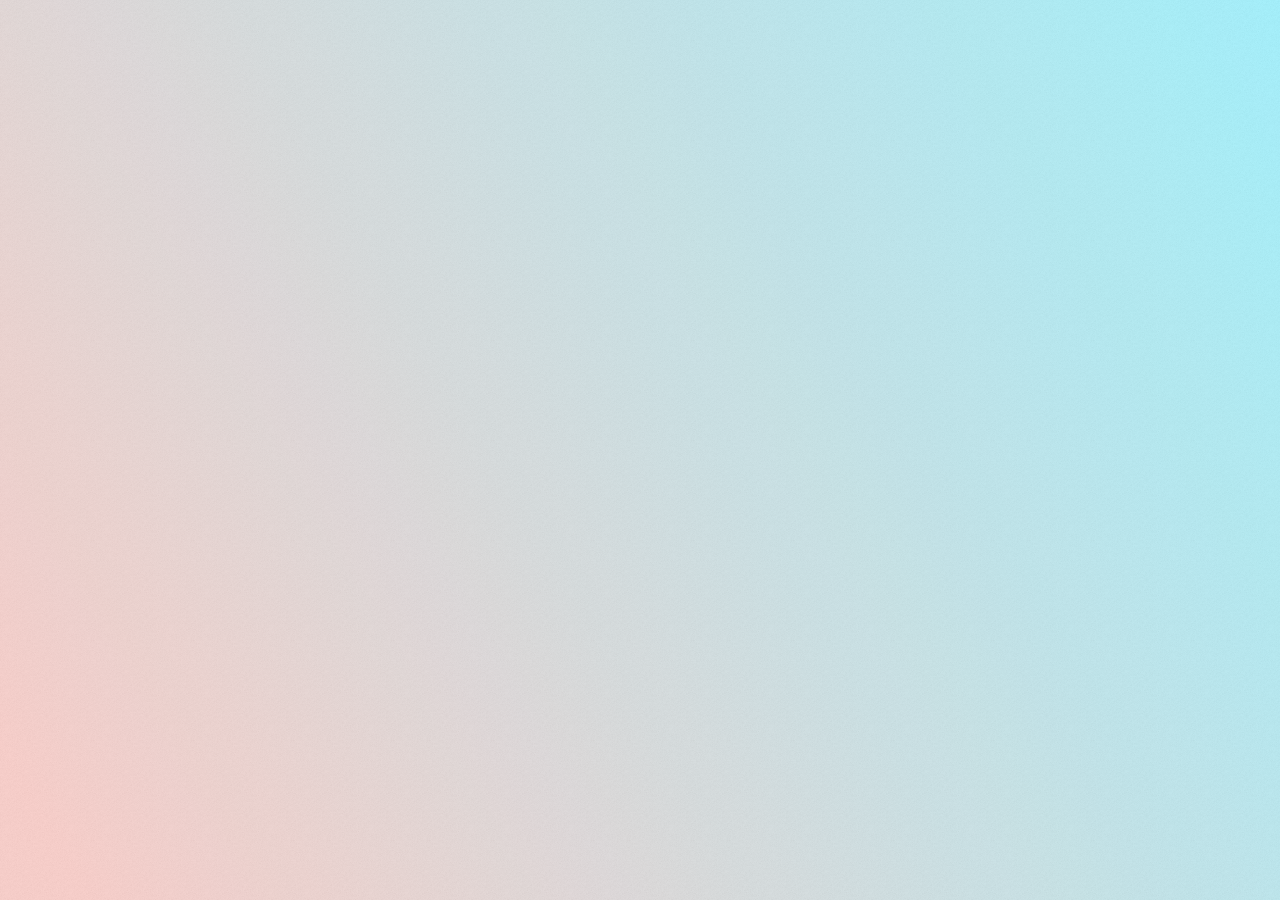
==== login.html @ 96c2d362 "update" ====
<!DOCTYPE HTML>
<!--
	Identity by HTML5 UP
	html5up.net | @ajlkn
	Free for personal and commercial use under the CCA 3.0 license (html5up.net/license)
-->
<html lang="zh-CN">

<head>
    <title>执着小丘の小屋</title>
    <meta charset="utf-8" />
    <meta name="viewport" content="width=device-width, initial-scale=1, user-scalable=no" />
    <link rel="javascript" href="assets/js/login.js" />
    <link rel="stylesheet" href="assets/css/main.css" />
    <noscript>
        <link rel="stylesheet" href="assets/css/noscript.css" /></noscript>
</head>

<body class="is-preload">

    <!-- Wrapper -->
    <div id="wrapper">

        <!-- Main -->
        <section id="main">
            <header>
                <span class="avatar"><img src="images/avatar.jpg" alt="" /></span>
                <h1>执着小丘</h1>
                <p>20级邮工6班</p>
            </header>

            <hr />
            <h2>登录界面</h2>
            <form method="post" action="#">
                <div class="fields">
                    <div class="field">
                        <input type="text" name="username" id="username" placeholder="用户名" />
                    </div>
                    <div class="field">
                        <input type="password" name="password" id="ppassword" placeholder="密码" />
                    </div>
                </div>
                <ul class="actions special">
                    <li><input type="button" class="button" value="登录" onclick="login()"></li>
                </ul>
            </form>
            <hr />

            <footer>
                <ul class="icons">
                    <li><a href="javascript:void(0);" class="icon brands fa-qq">QQ</a></li>
                    <li><a href="javascript:void(0);" class="icon brands fa-weixin">微信</a></li>
                    <li><a href="https://github.com/zhizhuoxiaoqiu" class="icon brands fa-github">GitHub</a></li>
                </ul>
            </footer>
        </section>

    </div>

    <!-- Scripts -->
    <script>

    </script>

</body>

</html>
---- assets/css/main.css ----
@import url(fontawesome-all.min.css);
@import url("https://fonts.googleapis.com/css?family=Source+Sans+Pro:300");

/*
	Identity by HTML5 UP
	html5up.net | @ajlkn
	Free for personal and commercial use under the CCA 3.0 license (html5up.net/license)
*/

/* Icon (alt) */

html,
body,
div,
span,
applet,
object,
iframe,
h1,
h2,
h3,
h4,
h5,
h6,
p,
blockquote,
pre,
a,
abbr,
acronym,
address,
big,
cite,
code,
del,
dfn,
em,
img,
ins,
kbd,
q,
s,
samp,
small,
strike,
strong,
sub,
sup,
tt,
var,
b,
u,
i,
center,
dl,
dt,
dd,
ol,
ul,
li,
fieldset,
form,
label,
legend,
table,
caption,
tbody,
tfoot,
thead,
tr,
th,
td,
article,
aside,
canvas,
details,
embed,
figure,
figcaption,
footer,
header,
hgroup,
menu,
nav,
output,
ruby,
section,
summary,
time,
mark,
audio,
video {
	margin: 0;
	padding: 0;
	border: 0;
	font-size: 100%;
	font: inherit;
	vertical-align: baseline;
}

article,
aside,
details,
figcaption,
figure,
footer,
header,
hgroup,
menu,
nav,
section {
	display: block;
}

body {
	line-height: 1;
}

ol,
ul {
	list-style: none;
}

blockquote,
q {
	quotes: none;
}

blockquote:before,
blockquote:after,
q:before,
q:after {
	content: '';
	content: none;
}

table {
	border-collapse: collapse;
	border-spacing: 0;
}

body {
	-webkit-text-size-adjust: none;
}

mark {
	background-color: transparent;
	color: inherit;
}

input::-moz-focus-inner {
	border: 0;
	padding: 0;
}

input,
select,
textarea {
	-moz-appearance: none;
	-webkit-appearance: none;
	-ms-appearance: none;
	appearance: none;
}

/* Basic */

@media screen and (max-width: 480px) {

	html,
	body {
		min-width: 320px;
	}

}

html {
	box-sizing: border-box;
}

*,
*:before,
*:after {
	box-sizing: inherit;
}

body.is-preload *,
body.is-preload *:before,
body.is-preload *:after {
	-moz-animation: none !important;
	-webkit-animation: none !important;
	-ms-animation: none !important;
	animation: none !important;
	-moz-transition: none !important;
	-webkit-transition: none !important;
	-ms-transition: none !important;
	transition: none !important;
}

html {
	height: 100%;
}

body {
	height: 100%;
	background-color: #ffffff;
	background-image: url("images/overlay.png"), -moz-linear-gradient(60deg, rgba(255, 165, 150, 0.5) 5%, rgba(0, 228, 255, 0.35)), url("../../images/bg.jpg");
	background-image: url("images/overlay.png"), -webkit-linear-gradient(60deg, rgba(255, 165, 150, 0.5) 5%, rgba(0, 228, 255, 0.35)), url("../../images/bg.jpg");
	background-image: url("images/overlay.png"), -ms-linear-gradient(60deg, rgba(255, 165, 150, 0.5) 5%, rgba(0, 228, 255, 0.35)), url("../../images/bg.jpg");
	background-image: url("images/overlay.png"), linear-gradient(60deg, rgba(255, 165, 150, 0.5) 5%, rgba(0, 228, 255, 0.35)), url("../../images/bg.jpg");
	background-repeat: repeat, no-repeat, no-repeat;
	background-size: 100px 100px, cover, cover;
	background-position: top left, center center, bottom center;
	background-attachment: fixed, fixed, fixed;
}

body:after {
	content: '';
	display: block;
	position: fixed;
	top: 0;
	left: 0;
	width: 100%;
	height: inherit;
	opacity: 0;
	z-index: 1;
	background-color: #ffffff;
	background-image: url("images/overlay.png"), -moz-linear-gradient(60deg, rgba(255, 165, 150, 0.5) 5%, rgba(0, 228, 255, 0.35));
	background-image: url("images/overlay.png"), -webkit-linear-gradient(60deg, rgba(255, 165, 150, 0.5) 5%, rgba(0, 228, 255, 0.35));
	background-image: url("images/overlay.png"), -ms-linear-gradient(60deg, rgba(255, 165, 150, 0.5) 5%, rgba(0, 228, 255, 0.35));
	background-image: url("images/overlay.png"), linear-gradient(60deg, rgba(255, 165, 150, 0.5) 5%, rgba(0, 228, 255, 0.35));
	background-repeat: repeat, no-repeat;
	background-size: 100px 100px, cover;
	background-position: top left, center center;
	-moz-transition: opacity 1.75s ease-out;
	-webkit-transition: opacity 1.75s ease-out;
	-ms-transition: opacity 1.75s ease-out;
	transition: opacity 1.75s ease-out;
}

body.is-preload:after {
	opacity: 1;
}

/* Type */

body,
input,
select,
textarea {
	color: #414f57;
	font-family: "Source Sans Pro", Helvetica, sans-serif;
	font-size: 14pt;
	font-weight: 300;
	line-height: 2;
	letter-spacing: 0.2em;
}

@media screen and (max-width: 1680px) {

	body,
	input,
	select,
	textarea {
		font-size: 11pt;
	}

}

@media screen and (max-width: 480px) {

	body,
	input,
	select,
	textarea {
		font-size: 10pt;
		line-height: 1.75;
	}

}

a {
	-moz-transition: color 0.2s ease, border-color 0.2s ease;
	-webkit-transition: color 0.2s ease, border-color 0.2s ease;
	-ms-transition: color 0.2s ease, border-color 0.2s ease;
	transition: color 0.2s ease, border-color 0.2s ease;
	color: inherit;
	text-decoration: none;
}

a:before {
	-moz-transition: color 0.2s ease, text-shadow 0.2s ease;
	-webkit-transition: color 0.2s ease, text-shadow 0.2s ease;
	-ms-transition: color 0.2s ease, text-shadow 0.2s ease;
	transition: color 0.2s ease, text-shadow 0.2s ease;
}

a:hover {
	color: #ff7496;
}

strong,
b {
	color: #313f47;
}

em,
i {
	font-style: italic;
}

p {
	margin: 0 0 1.5em 0;
}

h1,
h2,
h3,
h4,
h5,
h6 {
	color: #313f47;
	line-height: 1.5;
	margin: 0 0 0.75em 0;
}

h1 a,
h2 a,
h3 a,
h4 a,
h5 a,
h6 a {
	color: inherit;
	text-decoration: none;
}

h1 {
	font-size: 1.85em;
	letter-spacing: 0.22em;
	margin: 0 0 0.525em 0;
}

h2 {
	font-size: 1.25em;
}

h3 {
	font-size: 1em;
}

h4 {
	font-size: 1em;
}

h5 {
	font-size: 1em;
}

h6 {
	font-size: 1em;
}

@media screen and (max-width: 480px) {

	h1 {
		font-size: 1.65em;
	}

}

sub {
	font-size: 0.8em;
	position: relative;
	top: 0.5em;
}

sup {
	font-size: 0.8em;
	position: relative;
	top: -0.5em;
}

hr {
	border: 0;
	border-bottom: solid 1px #c8cccf;
	margin: 3em 0;
}

/* Form */

form {
	margin: 0 0 1.5em 0;
}

form> :last-child {
	margin-bottom: 0;
}

form>.fields {
	display: -moz-flex;
	display: -webkit-flex;
	display: -ms-flex;
	display: flex;
	-moz-flex-wrap: wrap;
	-webkit-flex-wrap: wrap;
	-ms-flex-wrap: wrap;
	flex-wrap: wrap;
	width: calc(100% + 2.25em);
	margin: -1.125em 0 1.5em -1.125em;
}

form>.fields>.field {
	-moz-flex-grow: 0;
	-webkit-flex-grow: 0;
	-ms-flex-grow: 0;
	flex-grow: 0;
	-moz-flex-shrink: 0;
	-webkit-flex-shrink: 0;
	-ms-flex-shrink: 0;
	flex-shrink: 0;
	padding: 1.125em 0 0 1.125em;
	width: calc(100% - 1.125em);
}

form>.fields>.field.half {
	width: calc(50% - 0.5625em);
}

form>.fields>.field.third {
	width: calc(100%/3 - 0.375em);
}

form>.fields>.field.quarter {
	width: calc(25% - 0.28125em);
}

@media screen and (max-width: 480px) {

	form>.fields {
		width: calc(100% + 2.25em);
		margin: -1.125em 0 1.5em -1.125em;
	}

	form>.fields>.field {
		padding: 1.125em 0 0 1.125em;
		width: calc(100% - 1.125em);
	}

	form>.fields>.field.half {
		width: calc(100% - 1.125em);
	}

	form>.fields>.field.third {
		width: calc(100% - 1.125em);
	}

	form>.fields>.field.quarter {
		width: calc(100% - 1.125em);
	}

}

label {
	color: #313f47;
	display: block;
	font-size: 0.9em;
	margin: 0 0 0.75em 0;
}

input[type="text"],
input[type="password"],
input[type="email"],
input[type="tel"],
select,
textarea {
	-moz-appearance: none;
	-webkit-appearance: none;
	-ms-appearance: none;
	appearance: none;
	border-radius: 4px;
	border: solid 1px #c8cccf;
	color: inherit;
	display: block;
	outline: 0;
	padding: 0 1em;
	text-decoration: none;
	width: 100%;
}

input[type="text"]:invalid,
input[type="password"]:invalid,
input[type="email"]:invalid,
input[type="tel"]:invalid,
select:invalid,
textarea:invalid {
	box-shadow: none;
}

input[type="text"]:focus,
input[type="password"]:focus,
input[type="email"]:focus,
input[type="tel"]:focus,
select:focus,
textarea:focus {
	border-color: #ff7496;
}

select {
	background-image: url("data:image/svg+xml;charset=utf8,%3Csvg xmlns='http://www.w3.org/2000/svg' width='40' height='40' preserveAspectRatio='none' viewBox='0 0 40 40'%3E%3Cpath d='M9.4,12.3l10.4,10.4l10.4-10.4c0.2-0.2,0.5-0.4,0.9-0.4c0.3,0,0.6,0.1,0.9,0.4l3.3,3.3c0.2,0.2,0.4,0.5,0.4,0.9 c0,0.4-0.1,0.6-0.4,0.9L20.7,31.9c-0.2,0.2-0.5,0.4-0.9,0.4c-0.3,0-0.6-0.1-0.9-0.4L4.3,17.3c-0.2-0.2-0.4-0.5-0.4-0.9 c0-0.4,0.1-0.6,0.4-0.9l3.3-3.3c0.2-0.2,0.5-0.4,0.9-0.4S9.1,12.1,9.4,12.3z' fill='%23c8cccf' /%3E%3C/svg%3E");
	background-size: 1.25rem;
	background-repeat: no-repeat;
	background-position: calc(100% - 1rem) center;
	height: 2.75em;
	padding-right: 2.75em;
	text-overflow: ellipsis;
}

select option {
	color: #313f47;
	background: #ffffff;
}

select:focus::-ms-value {
	background-color: transparent;
}

select::-ms-expand {
	display: none;
}

input[type="text"],
input[type="password"],
input[type="email"],
select {
	height: 2.75em;
}

textarea {
	padding: 0.75em 1em;
}

input[type="checkbox"],
input[type="radio"] {
	-moz-appearance: none;
	-webkit-appearance: none;
	-ms-appearance: none;
	appearance: none;
	display: block;
	float: left;
	margin-right: -2em;
	opacity: 0;
	width: 1em;
	z-index: -1;
}

input[type="checkbox"]+label,
input[type="radio"]+label {
	text-decoration: none;
	color: #414f57;
	cursor: pointer;
	display: inline-block;
	font-size: 1em;
	font-weight: 300;
	padding-left: 2.4em;
	padding-right: 0.75em;
	position: relative;
}

input[type="checkbox"]+label:before,
input[type="radio"]+label:before {
	-moz-osx-font-smoothing: grayscale;
	-webkit-font-smoothing: antialiased;
	display: inline-block;
	font-style: normal;
	font-variant: normal;
	text-rendering: auto;
	line-height: 1;
	text-transform: none !important;
	font-family: 'Font Awesome 5 Free';
	font-weight: 900;
}

input[type="checkbox"]+label:before,
input[type="radio"]+label:before {
	border-radius: 4px;
	border: solid 1px #c8cccf;
	content: '';
	display: inline-block;
	font-size: 0.8em;
	height: 2.0625em;
	left: 0;
	line-height: 2.0625em;
	position: absolute;
	text-align: center;
	top: 0.15em;
	width: 2.0625em;
}

input[type="checkbox"]:checked+label:before,
input[type="radio"]:checked+label:before {
	color: #ff7496;
	content: '\f00c';
}

input[type="checkbox"]:focus+label:before,
input[type="radio"]:focus+label:before {
	border-color: #ff7496;
}

input[type="checkbox"]+label:before {
	border-radius: 4px;
}

input[type="radio"]+label:before {
	border-radius: 100%;
}

::-webkit-input-placeholder {
	color: #616f77 !important;
	opacity: 1.0;
}

:-moz-placeholder {
	color: #616f77 !important;
	opacity: 1.0;
}

::-moz-placeholder {
	color: #616f77 !important;
	opacity: 1.0;
}

:-ms-input-placeholder {
	color: #616f77 !important;
	opacity: 1.0;
}

/* Icon */

.icon {
	text-decoration: none;
	position: relative;
	border-bottom: none;
}

.icon:before {
	-moz-osx-font-smoothing: grayscale;
	-webkit-font-smoothing: antialiased;
	display: inline-block;
	font-style: normal;
	font-variant: normal;
	text-rendering: auto;
	line-height: 1;
	text-transform: none !important;
	font-family: 'Font Awesome 5 Free';
	font-weight: 400;
}

.icon>.label {
	display: none;
}

.icon:before {
	line-height: inherit;
}

.icon.solid:before {
	font-weight: 900;
}

.icon.brands:before {
	font-family: 'Font Awesome 5 Brands';
}

/* List */

ol {
	list-style: decimal;
	margin: 0 0 1.5em 0;
	padding-left: 1.25em;
}

ol li {
	padding-left: 0.25em;
}

ul {
	list-style: disc;
	margin: 0 0 1.5em 0;
	padding-left: 1em;
}

ul li {
	padding-left: 0.5em;
}

ul.alt {
	list-style: none;
	padding-left: 0;
}

ul.alt li {
	border-top: solid 1px #c8cccf;
	padding: 0.5em 0;
}

ul.alt li:first-child {
	border-top: 0;
	padding-top: 0;
}

dl {
	margin: 0 0 1.5em 0;
}

dl dt {
	display: block;
	margin: 0 0 0.75em 0;
}

dl dd {
	margin-left: 1.5em;
}

/* Actions */

ul.actions {
	display: -moz-flex;
	display: -webkit-flex;
	display: -ms-flex;
	display: flex;
	cursor: default;
	list-style: none;
	margin-left: -0.75em;
	padding-left: 0;
}

ul.actions li {
	padding: 0 0 0 0.75em;
	vertical-align: middle;
}

ul.actions.special {
	-moz-justify-content: center;
	-webkit-justify-content: center;
	-ms-justify-content: center;
	justify-content: center;
	width: 100%;
	margin-left: 0;
}

ul.actions.special li:first-child {
	padding-left: 0;
}

ul.actions.stacked {
	-moz-flex-direction: column;
	-webkit-flex-direction: column;
	-ms-flex-direction: column;
	flex-direction: column;
	margin-left: 0;
}

ul.actions.stacked li {
	padding: 0.975em 0 0 0;
}

ul.actions.stacked li:first-child {
	padding-top: 0;
}

ul.actions.fit {
	width: calc(100% + 0.75em);
}

ul.actions.fit li {
	-moz-flex-grow: 1;
	-webkit-flex-grow: 1;
	-ms-flex-grow: 1;
	flex-grow: 1;
	-moz-flex-shrink: 1;
	-webkit-flex-shrink: 1;
	-ms-flex-shrink: 1;
	flex-shrink: 1;
	width: 100%;
}

ul.actions.fit li>* {
	width: 100%;
}

ul.actions.fit.stacked {
	width: 100%;
}

@media screen and (max-width: 480px) {

	ul.actions:not(.fixed) {
		-moz-flex-direction: column;
		-webkit-flex-direction: column;
		-ms-flex-direction: column;
		flex-direction: column;
		margin-left: 0;
		width: 100% !important;
	}

	ul.actions:not(.fixed) li {
		-moz-flex-grow: 1;
		-webkit-flex-grow: 1;
		-ms-flex-grow: 1;
		flex-grow: 1;
		-moz-flex-shrink: 1;
		-webkit-flex-shrink: 1;
		-ms-flex-shrink: 1;
		flex-shrink: 1;
		padding: 0.75em 0 0 0;
		text-align: center;
		width: 100%;
	}

	ul.actions:not(.fixed) li>* {
		width: 100%;
	}

	ul.actions:not(.fixed) li:first-child {
		padding-top: 0;
	}

	ul.actions:not(.fixed) li input[type="submit"],
	ul.actions:not(.fixed) li input[type="reset"],
	ul.actions:not(.fixed) li input[type="button"],
	ul.actions:not(.fixed) li button,
	ul.actions:not(.fixed) li .button {
		width: 100%;
	}

	ul.actions:not(.fixed) li input[type="submit"].icon:before,
	ul.actions:not(.fixed) li input[type="reset"].icon:before,
	ul.actions:not(.fixed) li input[type="button"].icon:before,
	ul.actions:not(.fixed) li button.icon:before,
	ul.actions:not(.fixed) li .button.icon:before {
		margin-left: -0.5rem;
	}

}

/* Icons */

ul.icons {
	cursor: default;
	list-style: none;
	padding-left: 0;
	margin-top: -0.675em;
}

ul.icons li {
	display: inline-block;
	padding: 0.675em 0.5em;
}

ul.icons li a {
	text-decoration: none;
	position: relative;
	display: block;
	width: 3.75em;
	height: 3.75em;
	border-radius: 100%;
	border: solid 1px #c8cccf;
	line-height: 3.75em;
	overflow: hidden;
	text-align: center;
	text-indent: 3.75em;
	white-space: nowrap;
}

ul.icons li a:before {
	-moz-osx-font-smoothing: grayscale;
	-webkit-font-smoothing: antialiased;
	display: inline-block;
	font-style: normal;
	font-variant: normal;
	text-rendering: auto;
	line-height: 1;
	text-transform: none !important;
	font-family: 'Font Awesome 5 Free';
	font-weight: 400;
}

ul.icons li a:before {
	color: #ffffff;
	text-shadow: 1.25px 0px 0px #c8cccf, -1.25px 0px 0px #c8cccf, 0px 1.25px 0px #c8cccf, 0px -1.25px 0px #c8cccf;
}

ul.icons li a:hover:before {
	text-shadow: 1.25px 0px 0px #ff7496, -1.25px 0px 0px #ff7496, 0px 1.25px 0px #ff7496, 0px -1.25px 0px #ff7496;
}

ul.icons li a:before {
	position: absolute;
	top: 0;
	left: 0;
	width: inherit;
	height: inherit;
	font-size: 1.85rem;
	line-height: inherit;
	text-align: center;
	text-indent: 0;
}

ul.icons li a:hover {
	border-color: #ff7496;
}

@media screen and (max-width: 480px) {

	ul.icons li a:before {
		font-size: 1.5rem;
	}

}

/* Button */

input[type="submit"],
input[type="reset"],
input[type="button"],
button,
.button {
	-moz-appearance: none;
	-webkit-appearance: none;
	-ms-appearance: none;
	appearance: none;
	-moz-transition: background-color 0.2s ease-in-out, border-color 0.2s ease-in-out, color 0.2s ease-in-out;
	-webkit-transition: background-color 0.2s ease-in-out, border-color 0.2s ease-in-out, color 0.2s ease-in-out;
	-ms-transition: background-color 0.2s ease-in-out, border-color 0.2s ease-in-out, color 0.2s ease-in-out;
	transition: background-color 0.2s ease-in-out, border-color 0.2s ease-in-out, color 0.2s ease-in-out;
	display: inline-block;
	height: 2.75em;
	line-height: 2.75em;
	padding: 0 1.5em;
	background-color: transparent;
	border-radius: 4px;
	border: solid 1px #c8cccf;
	color: #414f57 !important;
	cursor: pointer;
	text-align: center;
	text-decoration: none;
	white-space: nowrap;
}

input[type="submit"]:hover,
input[type="reset"]:hover,
input[type="button"]:hover,
button:hover,
.button:hover {
	border-color: #ff7496;
	color: #ff7496 !important;
}

input[type="submit"].icon,
input[type="reset"].icon,
input[type="button"].icon,
button.icon,
.button.icon {
	padding-left: 1.35em;
}

input[type="submit"].icon:before,
input[type="reset"].icon:before,
input[type="button"].icon:before,
button.icon:before,
.button.icon:before {
	margin-right: 0.5em;
}

input[type="submit"].fit,
input[type="reset"].fit,
input[type="button"].fit,
button.fit,
.button.fit {
	width: 100%;
}

input[type="submit"].small,
input[type="reset"].small,
input[type="button"].small,
button.small,
.button.small {
	font-size: 0.8em;
}

input[type="submit"].large,
input[type="reset"].large,
input[type="button"].large,
button.large,
.button.large {
	font-size: 1.35em;
}

input[type="submit"].disabled,
input[type="submit"]:disabled,
input[type="reset"].disabled,
input[type="reset"]:disabled,
input[type="button"].disabled,
input[type="button"]:disabled,
button.disabled,
button:disabled,
.button.disabled,
.button:disabled {
	pointer-events: none;
	opacity: 0.5;
}

/* Main */

#main {
	-moz-transform-origin: 50% 50%;
	-webkit-transform-origin: 50% 50%;
	-ms-transform-origin: 50% 50%;
	transform-origin: 50% 50%;
	-moz-transform: rotateX(0deg);
	-webkit-transform: rotateX(0deg);
	-ms-transform: rotateX(0deg);
	transform: rotateX(0deg);
	-moz-transition: opacity 1s ease, -moz-transform 1s ease;
	-webkit-transition: opacity 1s ease, -webkit-transform 1s ease;
	-ms-transition: opacity 1s ease, -ms-transform 1s ease;
	transition: opacity 1s ease, transform 1s ease;
	padding: 4.5em 3em 3em 3em;
	background: #ffffff;
	border-radius: 4px;
	cursor: default;
	max-width: 100%;
	opacity: 0.95;
	position: relative;
	text-align: center;
	width: 27em;
}

#main .avatar {
	position: relative;
	display: block;
	margin-bottom: 1.5em;
}

#main .avatar img {
	display: block;
	margin: 0 auto;
	border-radius: 100%;
	box-shadow: 0 0 0 1.5em #ffffff;
}

#main .avatar:before {
	content: '';
	display: block;
	position: absolute;
	top: 50%;
	left: -3em;
	width: calc(100% + 6em);
	height: 1px;
	z-index: -1;
	background: #c8cccf;
}

@media screen and (max-width: 480px) {

	#main {
		padding: 4em 2em 2.5em 2em;
		width: 100%;
	}

	#main .avatar:before {
		left: -2em;
		width: calc(100% + 4em);
	}

}

body.is-preload #main {
	-moz-transform: rotateX(15deg);
	-webkit-transform: rotateX(15deg);
	-ms-transform: rotateX(15deg);
	transform: rotateX(15deg);
	opacity: 0;
}

/* Footer */

#footer {
	-moz-align-self: -moz-flex-end;
	-webkit-align-self: -webkit-flex-end;
	-ms-align-self: -ms-flex-end;
	align-self: flex-end;
	width: 100%;
	padding: 1.5em 0 0 0;
	color: rgba(255, 255, 255, 0.75);
	cursor: default;
	text-align: center;
}

#footer .copyright {
	margin: 0;
	padding: 0;
	font-size: 0.9em;
	list-style: none;
}

#footer .copyright li {
	display: inline-block;
	margin: 0 0 0 0.45em;
	padding: 0 0 0 0.85em;
	border-left: solid 1px rgba(255, 255, 255, 0.5);
	line-height: 1;
}

#footer .copyright li:first-child {
	border-left: 0;
}

/* Wrapper */

#wrapper {
	display: -moz-flex;
	display: -webkit-flex;
	display: -ms-flex;
	display: flex;
	-moz-align-items: center;
	-webkit-align-items: center;
	-ms-align-items: center;
	align-items: center;
	-moz-justify-content: space-between;
	-webkit-justify-content: space-between;
	-ms-justify-content: space-between;
	justify-content: space-between;
	-moz-flex-direction: column;
	-webkit-flex-direction: column;
	-ms-flex-direction: column;
	flex-direction: column;
	-moz-perspective: 1000px;
	-webkit-perspective: 1000px;
	-ms-perspective: 1000px;
	perspective: 1000px;
	position: relative;
	min-height: 100%;
	padding: 1.5em;
	z-index: 2;
}

#wrapper>* {
	z-index: 1;
}

#wrapper:before {
	content: '';
	display: block;
}

@media screen and (max-width: 360px) {

	#wrapper {
		padding: 0.75em;
	}

}

body.is-ie #wrapper {
	height: 100%;
}
---- assets/css/noscript.css ----
/*
	Identity by HTML5 UP
	html5up.net | @ajlkn
	Free for personal and commercial use under the CCA 3.0 license (html5up.net/license)
*/

/* Basic */

	body:after {
		display: none;
	}

/* Main */

	#main {
		-moz-transform: none !important;
		-webkit-transform: none !important;
		-ms-transform: none !important;
		transform: none !important;
		opacity: 1 !important;
	}
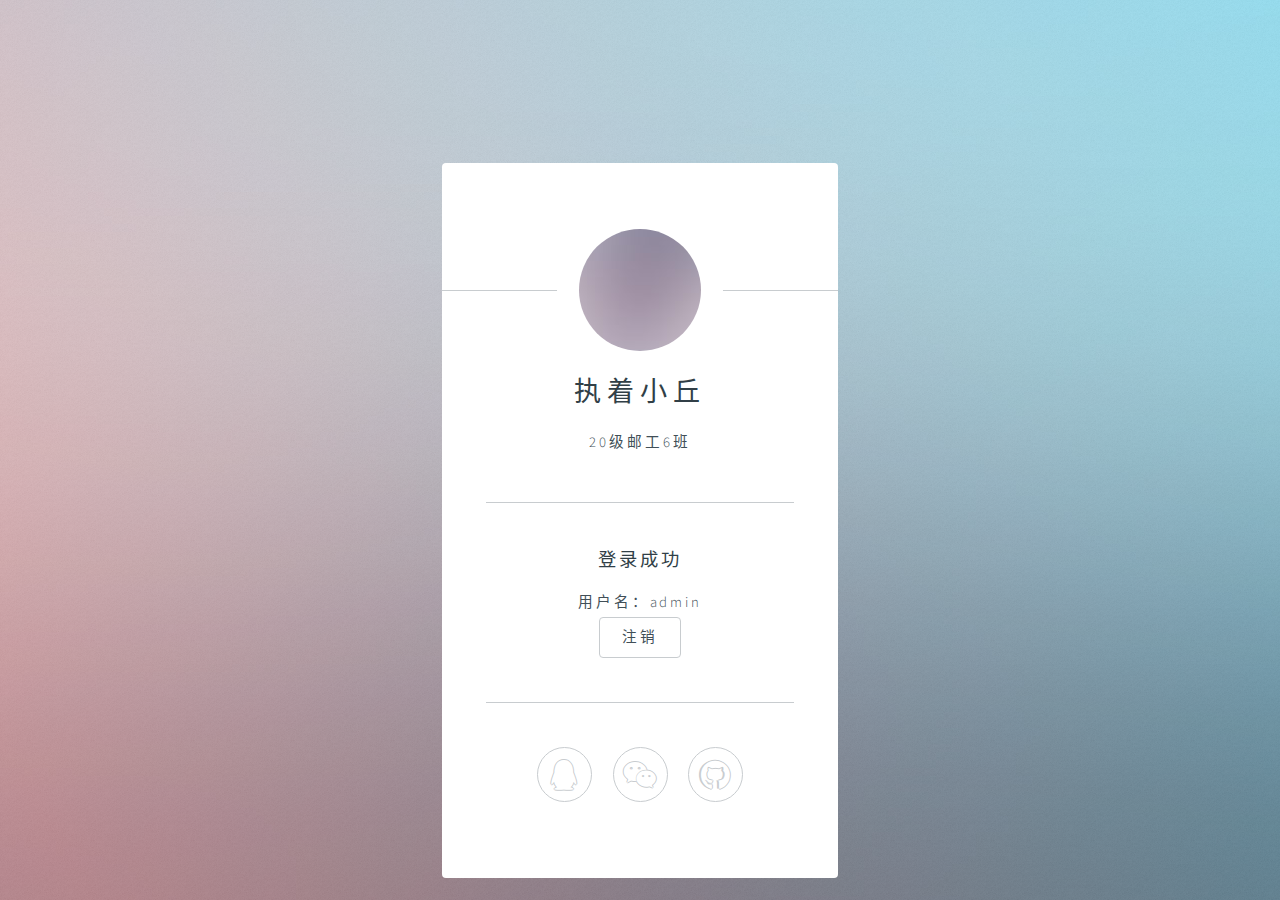
==== commit ee74d15c: "update" ====
--- a/login.html
+++ b/login.html
@@ -10,10 +10,9 @@
     <title>执着小丘の小屋</title>
     <meta charset="utf-8" />
     <meta name="viewport" content="width=device-width, initial-scale=1, user-scalable=no" />
-    <link rel="javascript" href="assets/js/login.js" />
     <link rel="stylesheet" href="assets/css/main.css" />
-    <noscript>
-        <link rel="stylesheet" href="assets/css/noscript.css" /></noscript>
+    <script type="text/javascript" src="assets/js/login.js"></script>
+    <link rel="stylesheet" href="assets/css/noscript.css" /></noscript>
 </head>
 
 <body class="is-preload">
@@ -30,20 +29,16 @@
             </header>
 
             <hr />
-            <h2>登录界面</h2>
-            <form method="post" action="#">
-                <div class="fields">
-                    <div class="field">
-                        <input type="text" name="username" id="username" placeholder="用户名" />
-                    </div>
-                    <div class="field">
-                        <input type="password" name="password" id="ppassword" placeholder="密码" />
-                    </div>
+            <h2>登录成功</h2>
+            <div class="fields">
+                <div class="field" id="username">
+                    用户名：admin
                 </div>
-                <ul class="actions special">
-                    <li><input type="button" class="button" value="登录" onclick="login()"></li>
-                </ul>
-            </form>
+            </div>
+            <ul class="actions special">
+                <li><input type="button" class="button" value="注销" onclick="logout()"></li>
+            </ul>
+
             <hr />
 
             <footer>
@@ -58,8 +53,11 @@
     </div>
 
     <!-- Scripts -->
-    <script>
-
+    <script language="javascript" type="text/javascript">
+        function logout() {
+            window.alert("注销成功");
+            window.location.href = "index.html";
+        }
     </script>
 
 </body>
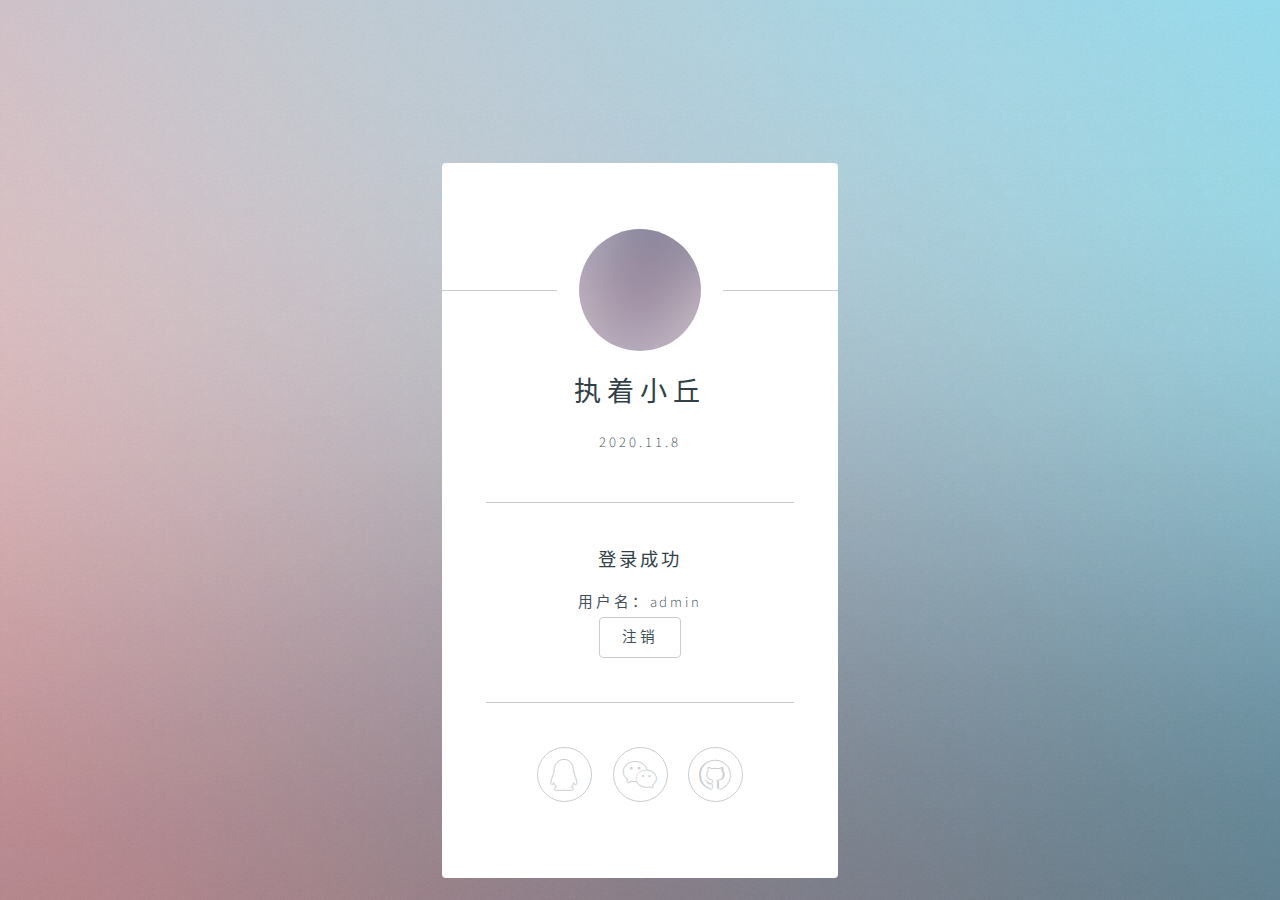
==== commit 68ddd1c5: "111" ====
--- a/login.html
+++ b/login.html
@@ -25,7 +25,7 @@
             <header>
                 <span class="avatar"><img src="images/avatar.jpg" alt="" /></span>
                 <h1>执着小丘</h1>
-                <p>20级邮工6班</p>
+                <p>2020.11.8</p>
             </header>
 
             <hr />
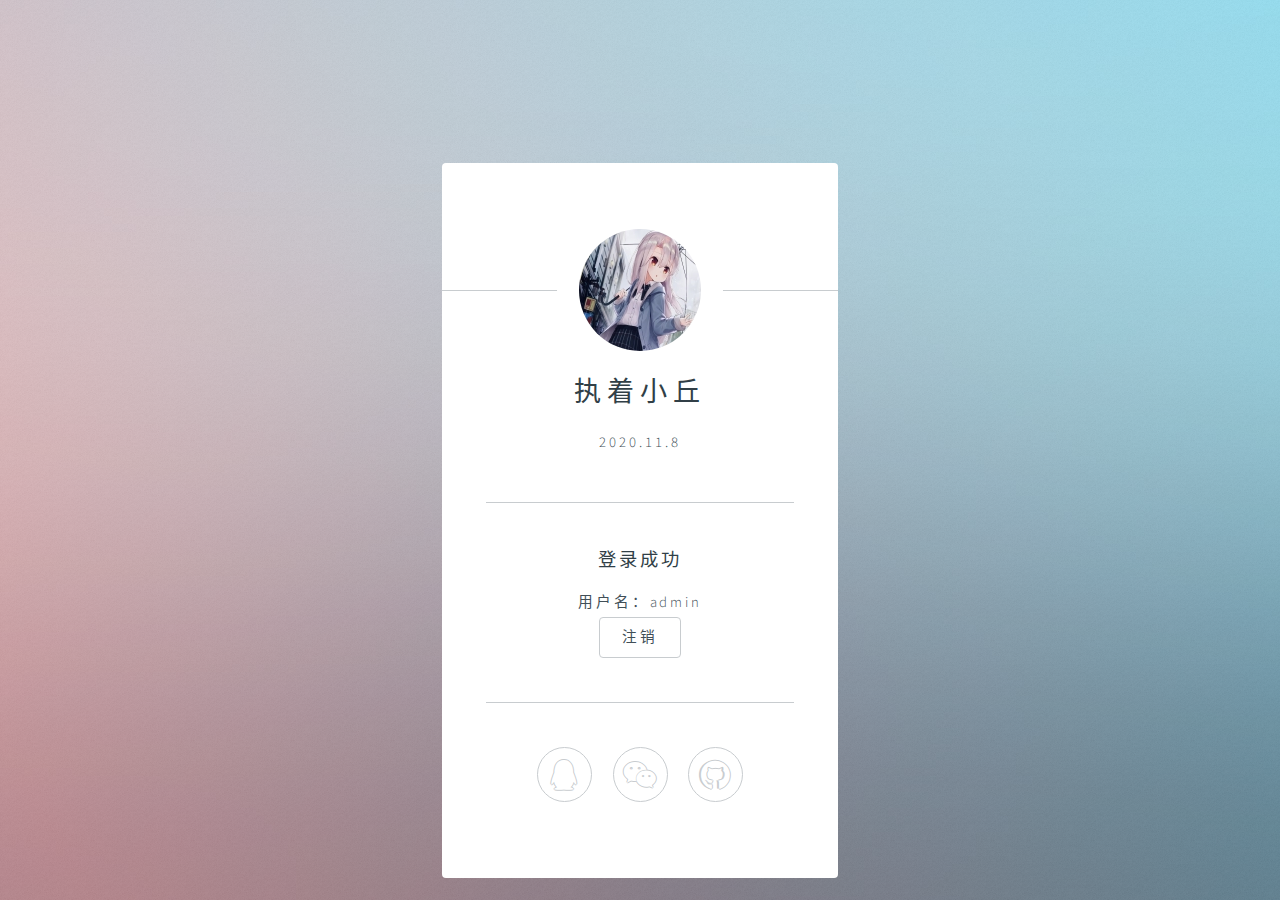
==== commit fc96f8e4: "Update login.html" ====
--- a/login.html
+++ b/login.html
@@ -23,7 +23,7 @@
         <!-- Main -->
         <section id="main">
             <header>
-                <span class="avatar"><img src="images/avatar.jpg" alt="" /></span>
+                <span class="avatar"><img src="images/1.jpg" alt="" /></span>
                 <h1>执着小丘</h1>
                 <p>2020.11.8</p>
             </header>
